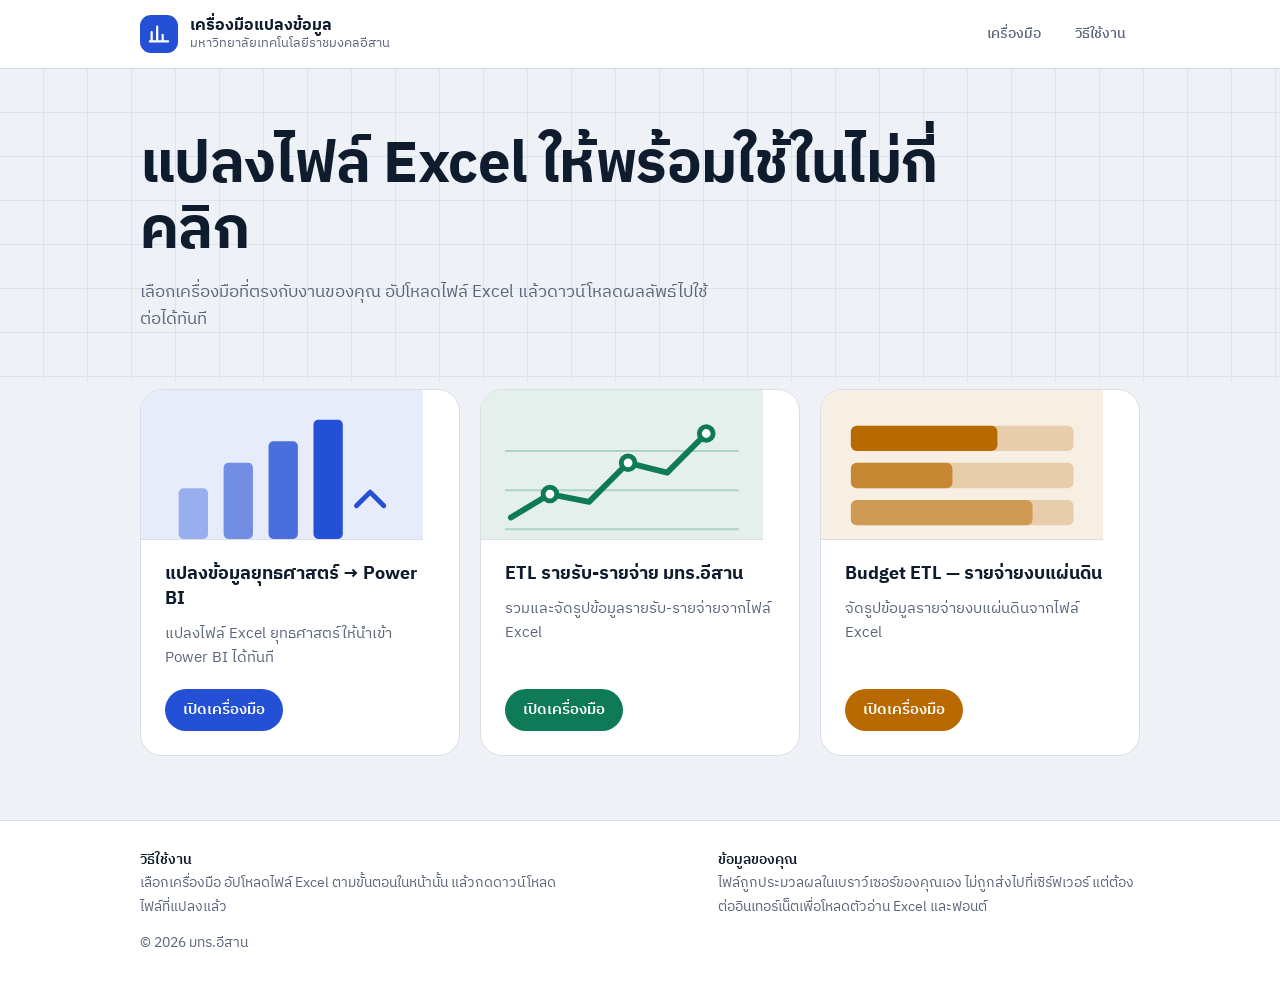
==== index.html @ 97a98f16 "First commit" ====
<!DOCTYPE html>
<html lang="th">
<head>
<meta charset="UTF-8">
<meta name="viewport" content="width=device-width, initial-scale=1, viewport-fit=cover">
<title>เครื่องมือแปลงข้อมูล มทร.อีสาน</title>
<link rel="preconnect" href="https://fonts.googleapis.com">
<link href="https://fonts.googleapis.com/css2?family=IBM+Plex+Sans+Thai:wght@400;500;600;700&display=swap" rel="stylesheet">
<link rel="stylesheet" href="css/portal.css">
</head>
<body>
<div id="home">
  <header class="site-h"><div class="wrap">
    <div class="logo" aria-hidden="true"><svg width="22" height="22" viewBox="0 0 24 24" fill="none" stroke="currentColor" stroke-width="2.4" stroke-linecap="round" stroke-linejoin="round"><path d="M4 20V10M10 20V4M16 20v-7M22 20H2"/></svg></div>
    <div class="brand">เครื่องมือแปลงข้อมูล<small>มหาวิทยาลัยเทคโนโลยีราชมงคลอีสาน</small></div>
    <nav class="nav"><a href="#tools">เครื่องมือ</a><a href="#about">วิธีใช้งาน</a></nav>
  </div></header>
  <main>
    <section class="hero"><div class="wrap">
      <h1>แปลงไฟล์ Excel ให้พร้อมใช้ในไม่กี่คลิก</h1>
      <p class="lead">เลือกเครื่องมือที่ตรงกับงานของคุณ อัปโหลดไฟล์ Excel แล้วดาวน์โหลดผลลัพธ์ไปใช้ต่อได้ทันที</p>
    </div></section>
    <section class="tools" id="tools"><div class="wrap"><div class="grid" id="grid"></div></div></section>
  </main>
  <footer class="site-f" id="about"><div class="wrap">
    <p><strong>วิธีใช้งาน</strong><br>เลือกเครื่องมือ อัปโหลดไฟล์ Excel ตามขั้นตอนในหน้านั้น แล้วกดดาวน์โหลดไฟล์ที่แปลงแล้ว</p>
    <p><strong>ข้อมูลของคุณ</strong><br>ไฟล์ถูกประมวลผลในเบราว์เซอร์ของคุณเอง ไม่ถูกส่งไปที่เซิร์ฟเวอร์ แต่ต้องต่ออินเทอร์เน็ตเพื่อโหลดตัวอ่าน Excel และฟอนต์</p>
    <p>© <span id="yr"></span> มทร.อีสาน</p>
  </div></footer>
</div>
<div id="view">
  <div id="bar"><button id="back" type="button">← กลับเมนู</button><span id="ttl"></span></div>
  <iframe id="frame" title="เครื่องมือที่เลือก"></iframe>
</div>
<script src="js/portal.js"></script>
</body>
</html>
---- css/portal.css ----
:root{--bg:#eef1f5;--panel:#fff;--ink:#0f1c2e;--sub:#586579;--line:#d9dfe8;--grid:#dde3ec;--blue:#2450d6;--green:#0f7a58;--amber:#b86a00}
@media (prefers-color-scheme:dark){:root:not([data-theme="light"]){--bg:#0b1322;--panel:#141f33;--ink:#eaf0fa;--sub:#93a1b8;--line:#25324a;--grid:#16223a;--blue:#7d9dff;--green:#4fd1a1;--amber:#f2b04a}}
:root[data-theme="dark"]{--bg:#0b1322;--panel:#141f33;--ink:#eaf0fa;--sub:#93a1b8;--line:#25324a;--grid:#16223a;--blue:#7d9dff;--green:#4fd1a1;--amber:#f2b04a}
*{box-sizing:border-box}
html,body{height:100%;margin:0}
body{background:var(--bg);color:var(--ink);font-family:"IBM Plex Sans Thai","Noto Sans Thai",system-ui,sans-serif}
#home{min-height:100%;display:flex;flex-direction:column}
.wrap{max-width:1040px;margin:0 auto;width:100%;padding:0 20px}
.site-h{background:var(--panel);border-bottom:1px solid var(--line);padding-top:env(safe-area-inset-top,0px)}
.site-h .wrap{display:flex;align-items:center;gap:12px;height:68px}
.logo{width:38px;height:38px;border-radius:11px;background:var(--blue);color:var(--panel);display:grid;place-items:center;flex-shrink:0}
.brand{font-weight:700;font-size:1.02rem;line-height:1.25}
.brand small{display:block;font-weight:400;font-size:.8rem;color:var(--sub)}
.nav{margin-left:auto;display:flex;gap:6px}
.nav a{color:var(--sub);text-decoration:none;font-weight:500;font-size:.9rem;padding:8px 14px;border-radius:999px}
.nav a:hover{background:var(--bg);color:var(--ink)}
.hero{background-image:linear-gradient(var(--grid) 1px,transparent 1px),linear-gradient(90deg,var(--grid) 1px,transparent 1px);background-size:44px 44px;background-position:-1px -1px;padding:64px 0 8px}
main{flex:1}
.tools{padding:8px 0 64px}
.site-f{background:var(--panel);border-top:1px solid var(--line);padding:28px 0 calc(env(safe-area-inset-bottom,0px) + 28px);color:var(--sub);font-size:.88rem;line-height:1.7}
.site-f .wrap{display:flex;flex-wrap:wrap;gap:12px 40px;justify-content:space-between}
.site-f strong{color:var(--ink);font-weight:600}
.site-f p{margin:0;max-width:30em}
h1{font-size:clamp(2rem,6vw,3.6rem);line-height:1.15;font-weight:700;letter-spacing:-.01em;margin:0 0 14px;max-width:14em}
.lead{font-size:1.05rem;line-height:1.6;color:var(--sub);margin:0 0 40px;max-width:34em}
.grid{display:grid;grid-template-columns:repeat(auto-fit,minmax(270px,1fr));gap:20px}
.card{--tone:var(--blue);display:flex;flex-direction:column;text-align:left;font:inherit;color:inherit;cursor:pointer;
  background:var(--panel);border:1px solid var(--line);border-radius:22px;padding:0;overflow:hidden;transition:transform .18s,box-shadow .18s,border-color .18s}
.card.green{--tone:var(--green)}.card.amber{--tone:var(--amber)}
.card:hover{transform:translateY(-6px);border-color:var(--tone);box-shadow:0 18px 34px -18px var(--tone)}
.card:focus-visible,#bar button:focus-visible{outline:3px solid var(--tone,var(--blue));outline-offset:3px}
.art{height:150px;padding:22px 24px 0;color:var(--tone);background:color-mix(in srgb,var(--tone) 11%,var(--panel));border-bottom:1px solid var(--line)}
.art svg{width:100%;height:100%;display:block}
.body{padding:22px 24px 24px;display:flex;flex-direction:column;gap:10px;flex:1}
.body h2{font-size:1.15rem;line-height:1.35;margin:0}
.body p{margin:0;color:var(--sub);line-height:1.6;font-size:.95rem;flex:1}
.go{margin-top:8px;align-self:flex-start;background:var(--tone);color:var(--panel);font-weight:600;font-size:.92rem;padding:9px 18px;border-radius:999px}
#view{display:none;height:100%;flex-direction:column}
#bar{display:flex;align-items:center;gap:14px;padding:calc(env(safe-area-inset-top,0px) + 10px) 14px 10px;background:var(--panel);border-bottom:1px solid var(--line)}
#bar button{font:inherit;font-weight:600;font-size:.9rem;background:var(--bg);color:var(--ink);border:1px solid var(--line);border-radius:999px;padding:7px 16px;cursor:pointer}
#bar button:hover{border-color:var(--ink)}
#ttl{font-weight:600;overflow:hidden;text-overflow:ellipsis;white-space:nowrap}
iframe{flex:1;width:100%;border:0;background:#fff}
@media (max-width:560px){.nav{display:none}.hero{padding-top:40px}}
@media (prefers-reduced-motion:reduce){.card{transition:none}.card:hover{transform:none}}
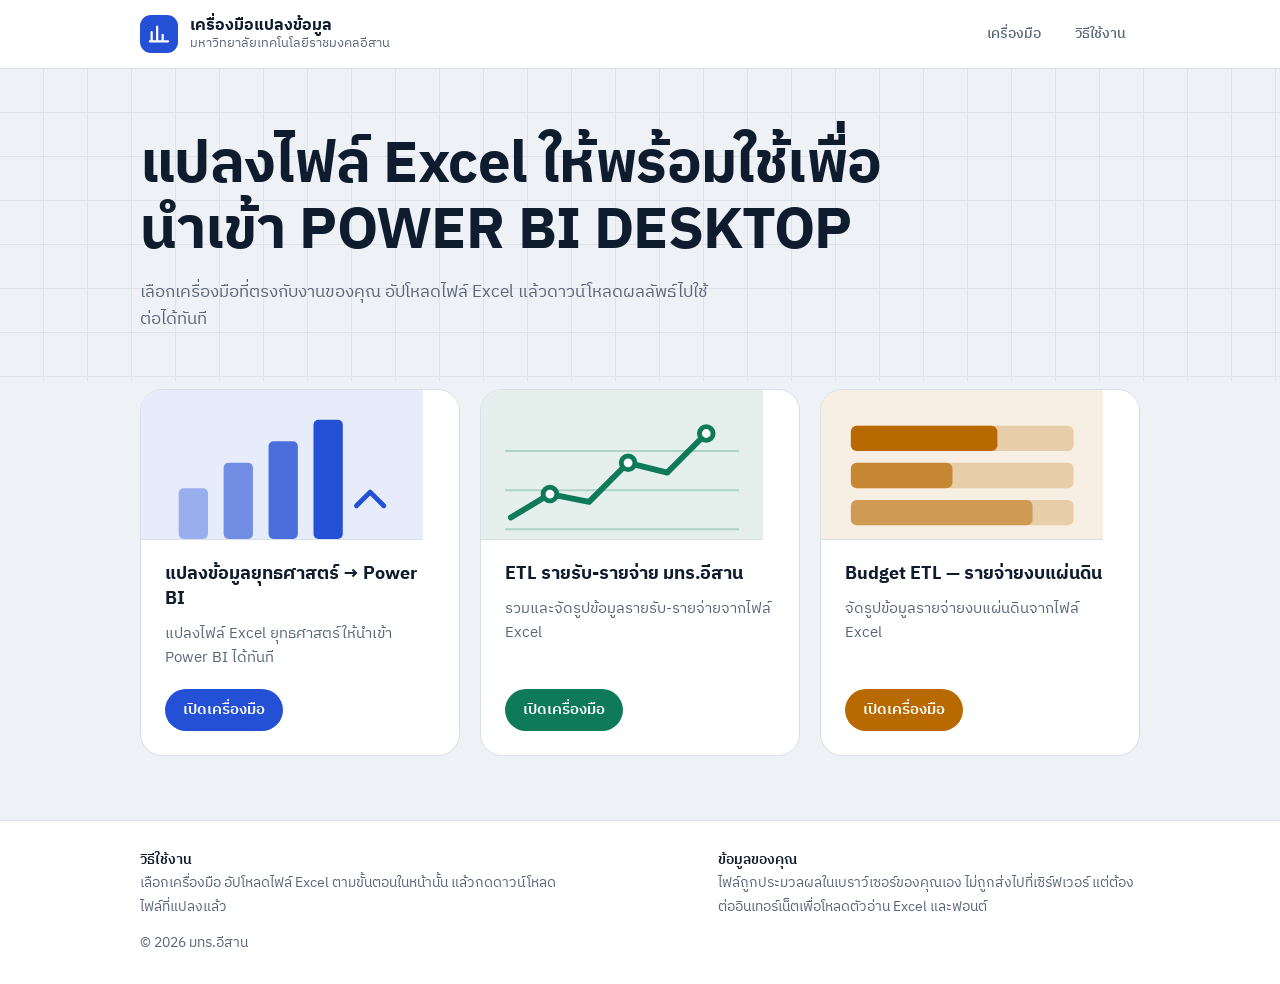
==== commit 73d45889: "เพิ่ม POWER BI ใน หัวข้อหลัก" ====
--- a/index.html
+++ b/index.html
@@ -17,7 +17,7 @@
   </div></header>
   <main>
     <section class="hero"><div class="wrap">
-      <h1>แปลงไฟล์ Excel ให้พร้อมใช้ในไม่กี่คลิก</h1>
+      <h1>แปลงไฟล์ Excel ให้พร้อมใช้เพื่อนำเข้า POWER BI DESKTOP</h1>
       <p class="lead">เลือกเครื่องมือที่ตรงกับงานของคุณ อัปโหลดไฟล์ Excel แล้วดาวน์โหลดผลลัพธ์ไปใช้ต่อได้ทันที</p>
     </div></section>
     <section class="tools" id="tools"><div class="wrap"><div class="grid" id="grid"></div></div></section>
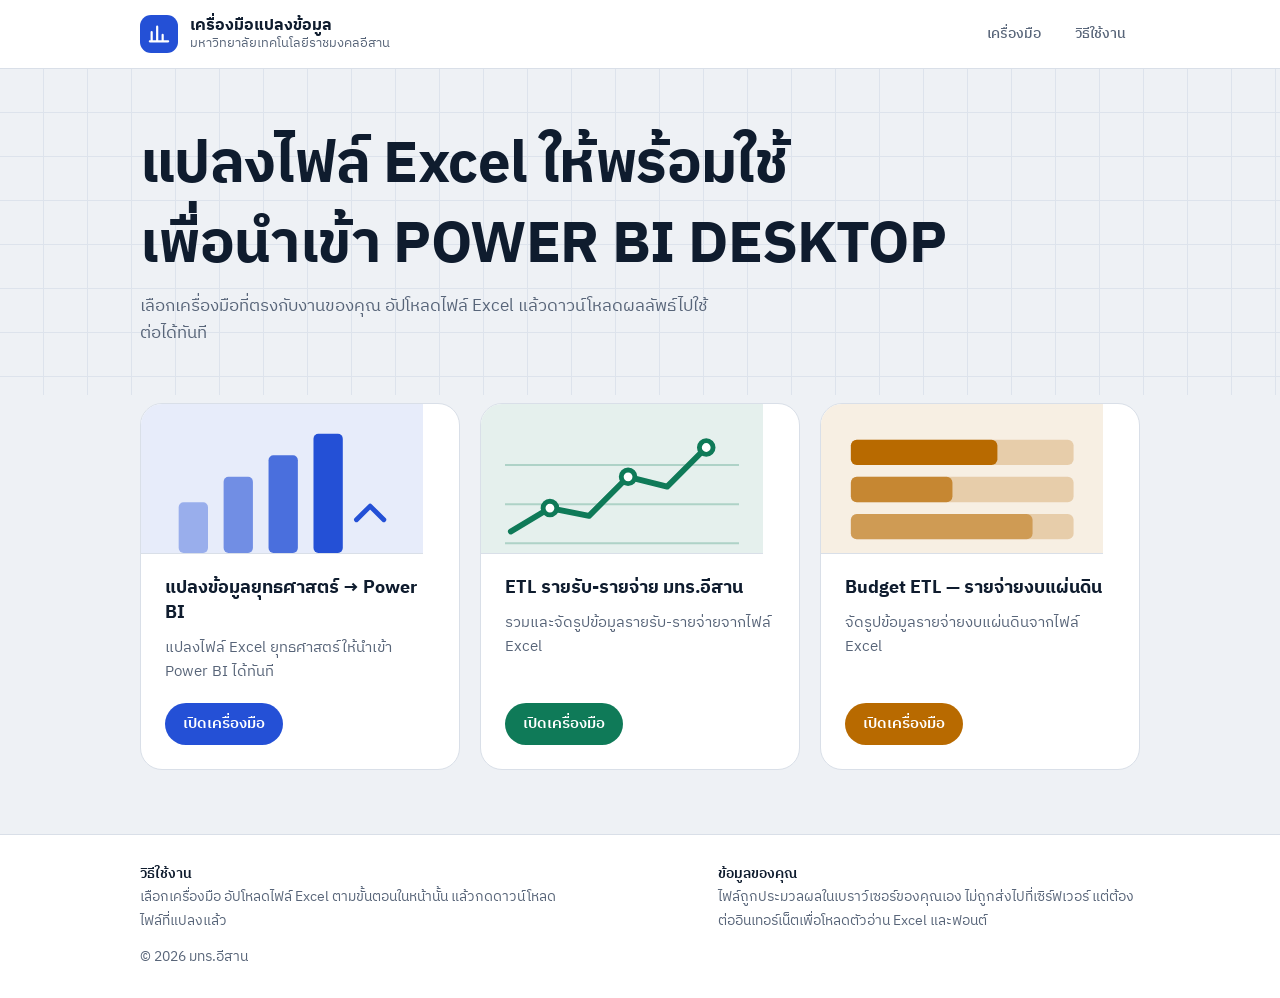
==== commit 2204970d: "แก้เล็กน้อย" ====
--- a/index.html
+++ b/index.html
@@ -17,7 +17,8 @@
   </div></header>
   <main>
     <section class="hero"><div class="wrap">
-      <h1>แปลงไฟล์ Excel ให้พร้อมใช้เพื่อนำเข้า POWER BI DESKTOP</h1>
+      <h1>แปลงไฟล์ Excel ให้พร้อมใช้</h1>
+      <h1>เพื่อนำเข้า POWER BI DESKTOP</h1>
       <p class="lead">เลือกเครื่องมือที่ตรงกับงานของคุณ อัปโหลดไฟล์ Excel แล้วดาวน์โหลดผลลัพธ์ไปใช้ต่อได้ทันที</p>
     </div></section>
     <section class="tools" id="tools"><div class="wrap"><div class="grid" id="grid"></div></div></section>
